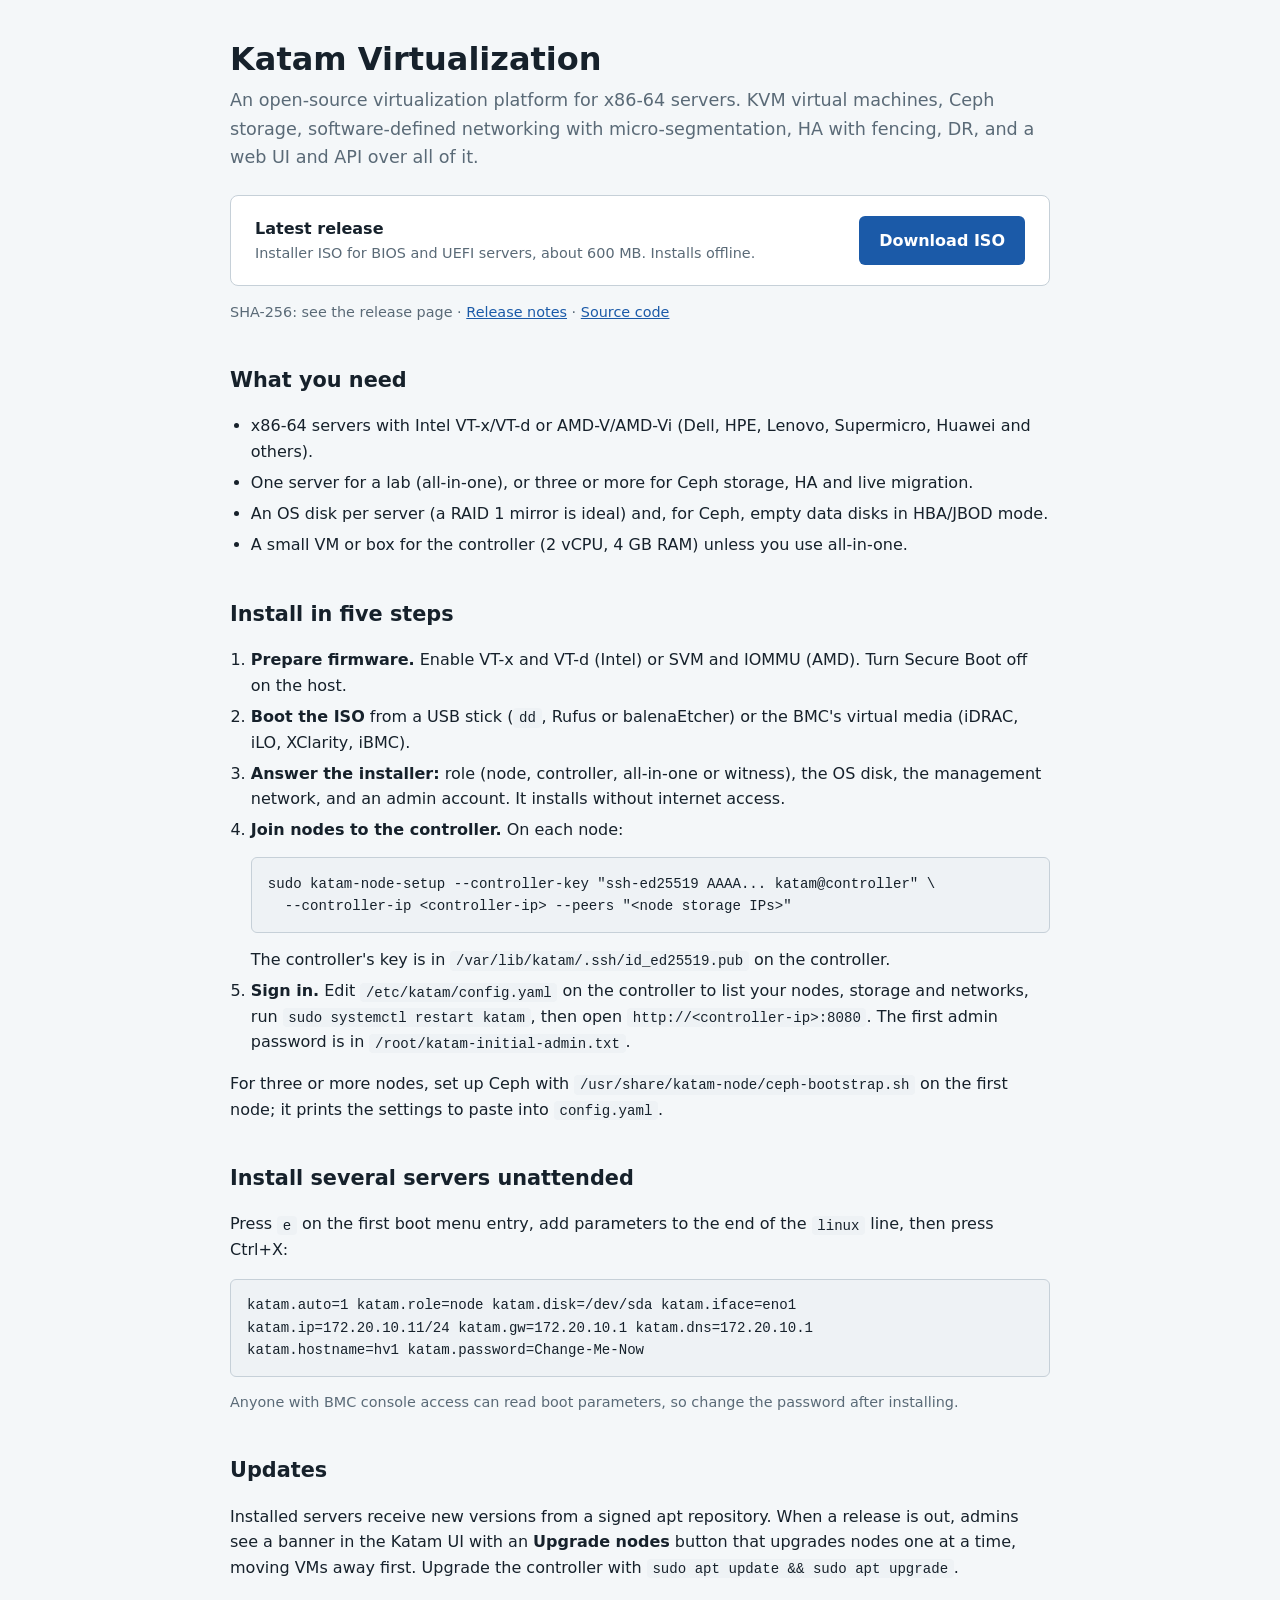
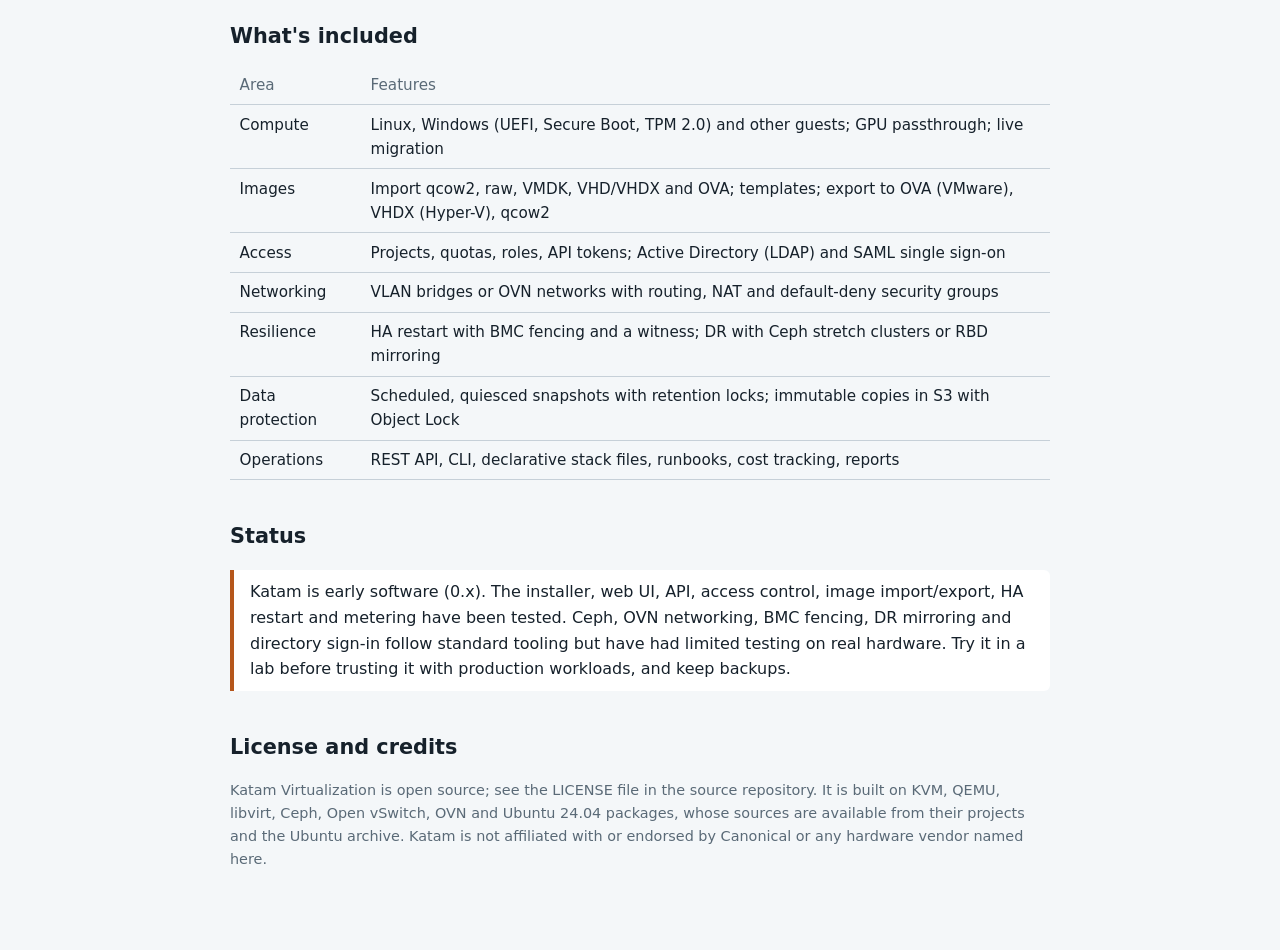
==== website/download.html @ 551caaa8 "Katam Virtualization 0.4.0" ====
<!doctype html>
<html lang="en">
<head>
<meta charset="utf-8">
<meta name="viewport" content="width=device-width, initial-scale=1">
<title>Download Katam Virtualization</title>
<meta name="description" content="Katam Virtualization: an open-source virtualization platform for x86-64 servers, built on KVM, Ceph and OVN. Download the installer ISO.">
<style>
  :root { --ink:#16212B; --muted:#5A6A77; --line:#C6D0D8; --bg:#F4F7F9; --panel:#FFFFFF; --accent:#1B5AA8; --code:#EEF2F5; --btn-ink:#FFFFFF; }
  @media (prefers-color-scheme: dark) { :root { --ink:#E6EDF2; --muted:#9AA9B5; --line:#2E3B46; --bg:#121A21; --panel:#18222B; --accent:#6EA8F0; --code:#1E2A34; --btn-ink:#0B1520; } }
  * { box-sizing: border-box; }
  body { margin:0; font:16px/1.6 system-ui,-apple-system,"Segoe UI",sans-serif; color:var(--ink); background:var(--bg); }
  main { max-width: 860px; margin: 0 auto; padding: 2.5rem 1.25rem 4rem; }
  h1 { font-size: 2rem; line-height: 1.2; margin: 0 0 .5rem; }
  h2 { font-size: 1.3rem; margin: 2.5rem 0 .75rem; }
  p.lead { color: var(--muted); font-size: 1.1rem; margin: 0 0 1.5rem; }
  .card { background: var(--panel); border: 1px solid var(--line); border-radius: 8px; padding: 1.25rem 1.5rem; }
  .dl { display:flex; flex-wrap:wrap; gap:1rem; align-items:center; justify-content:space-between; }
  a { color: var(--accent); }
  .btn { display:inline-block; background:var(--accent); color:var(--btn-ink); text-decoration:none; font-weight:600; padding:.75rem 1.25rem; border-radius:6px; }
  .meta { color: var(--muted); font-size: .9rem; }
  code, pre { font-family: ui-monospace,SFMono-Regular,Menlo,Consolas,monospace; font-size: .88rem; }
  code { background: var(--code); padding: .1rem .35rem; border-radius: 4px; }
  pre { background: var(--code); border: 1px solid var(--line); border-radius: 6px; padding: .9rem 1rem; overflow-x: auto; }
  .sha { word-break: break-all; }
  ol, ul { padding-left: 1.3rem; } li { margin: .35rem 0; }
  table { width:100%; border-collapse: collapse; font-size: .95rem; }
  th, td { text-align:left; padding:.45rem .6rem; border-bottom:1px solid var(--line); vertical-align: top; }
  th { color: var(--muted); font-weight: 500; }
  .note { border-left: 4px solid #B5561B; padding: .6rem 1rem; background: var(--panel); border-radius: 0 6px 6px 0; }
  .tablewrap { overflow-x: auto; }
</style>
</head>
<body>
<main>
  <h1>Katam Virtualization</h1>
  <p class="lead">An open-source virtualization platform for x86-64 servers. KVM virtual machines, Ceph storage, software-defined networking with micro-segmentation, HA with fencing, DR, and a web UI and API over all of it.</p>

  <div class="card dl">
    <div>
      <strong id="ver">Latest release</strong>
      <div class="meta" id="rel">Installer ISO for BIOS and UEFI servers, about 600 MB. Installs offline.</div>
    </div>
    <a class="btn" id="iso" href="https://github.com/RaymondKatam/katam/releases/latest">Download ISO</a>
  </div>
  <p class="meta">SHA-256: <span class="sha" id="sha">see the release page</span> · <a id="notes" href="https://github.com/RaymondKatam/katam/releases/latest">Release notes</a> · <a href="https://github.com/RaymondKatam/katam">Source code</a></p>

  <h2>What you need</h2>
  <ul>
    <li>x86-64 servers with Intel VT-x/VT-d or AMD-V/AMD-Vi (Dell, HPE, Lenovo, Supermicro, Huawei and others).</li>
    <li>One server for a lab (all-in-one), or three or more for Ceph storage, HA and live migration.</li>
    <li>An OS disk per server (a RAID 1 mirror is ideal) and, for Ceph, empty data disks in HBA/JBOD mode.</li>
    <li>A small VM or box for the controller (2 vCPU, 4 GB RAM) unless you use all-in-one.</li>
  </ul>

  <h2>Install in five steps</h2>
  <ol>
    <li><strong>Prepare firmware.</strong> Enable VT-x and VT-d (Intel) or SVM and IOMMU (AMD). Turn Secure Boot off on the host.</li>
    <li><strong>Boot the ISO</strong> from a USB stick (<code>dd</code>, Rufus or balenaEtcher) or the BMC's virtual media (iDRAC, iLO, XClarity, iBMC).</li>
    <li><strong>Answer the installer:</strong> role (node, controller, all-in-one or witness), the OS disk, the management network, and an admin account. It installs without internet access.</li>
    <li><strong>Join nodes to the controller.</strong> On each node:
      <pre>sudo katam-node-setup --controller-key "ssh-ed25519 AAAA... katam@controller" \
  --controller-ip &lt;controller-ip&gt; --peers "&lt;node storage IPs&gt;"</pre>
      The controller's key is in <code>/var/lib/katam/.ssh/id_ed25519.pub</code> on the controller.</li>
    <li><strong>Sign in.</strong> Edit <code>/etc/katam/config.yaml</code> on the controller to list your nodes, storage and networks, run <code>sudo systemctl restart katam</code>, then open <code>http://&lt;controller-ip&gt;:8080</code>. The first admin password is in <code>/root/katam-initial-admin.txt</code>.</li>
  </ol>
  <p>For three or more nodes, set up Ceph with <code>/usr/share/katam-node/ceph-bootstrap.sh</code> on the first node; it prints the settings to paste into <code>config.yaml</code>.</p>

  <h2>Install several servers unattended</h2>
  <p>Press <code>e</code> on the first boot menu entry, add parameters to the end of the <code>linux</code> line, then press Ctrl+X:</p>
  <pre>katam.auto=1 katam.role=node katam.disk=/dev/sda katam.iface=eno1
katam.ip=172.20.10.11/24 katam.gw=172.20.10.1 katam.dns=172.20.10.1
katam.hostname=hv1 katam.password=Change-Me-Now</pre>
  <p class="meta">Anyone with BMC console access can read boot parameters, so change the password after installing.</p>

  <h2>Updates</h2>
  <p>Installed servers receive new versions from a signed apt repository. When a release is out, admins see a banner in the Katam UI with an <strong>Upgrade nodes</strong> button that upgrades nodes one at a time, moving VMs away first. Upgrade the controller with <code>sudo apt update &amp;&amp; sudo apt upgrade</code>.</p>

  <h2>What's included</h2>
  <div class="tablewrap"><table>
    <tr><th>Area</th><th>Features</th></tr>
    <tr><td>Compute</td><td>Linux, Windows (UEFI, Secure Boot, TPM 2.0) and other guests; GPU passthrough; live migration</td></tr>
    <tr><td>Images</td><td>Import qcow2, raw, VMDK, VHD/VHDX and OVA; templates; export to OVA (VMware), VHDX (Hyper-V), qcow2</td></tr>
    <tr><td>Access</td><td>Projects, quotas, roles, API tokens; Active Directory (LDAP) and SAML single sign-on</td></tr>
    <tr><td>Networking</td><td>VLAN bridges or OVN networks with routing, NAT and default-deny security groups</td></tr>
    <tr><td>Resilience</td><td>HA restart with BMC fencing and a witness; DR with Ceph stretch clusters or RBD mirroring</td></tr>
    <tr><td>Data protection</td><td>Scheduled, quiesced snapshots with retention locks; immutable copies in S3 with Object Lock</td></tr>
    <tr><td>Operations</td><td>REST API, CLI, declarative stack files, runbooks, cost tracking, reports</td></tr>
  </table></div>

  <h2>Status</h2>
  <p class="note">Katam is early software (0.x). The installer, web UI, API, access control, image import/export, HA restart and metering have been tested. Ceph, OVN networking, BMC fencing, DR mirroring and directory sign-in follow standard tooling but have had limited testing on real hardware. Try it in a lab before trusting it with production workloads, and keep backups.</p>

  <h2>License and credits</h2>
  <p class="meta">Katam Virtualization is open source; see the LICENSE file in the source repository. It is built on KVM, QEMU, libvirt, Ceph, Open vSwitch, OVN and Ubuntu 24.04 packages, whose sources are available from their projects and the Ubuntu archive. Katam is not affiliated with or endorsed by Canonical or any hardware vendor named here.</p>
</main>

<script>
  // Point this at your GitHub Pages feed. The page still works with the static links above if it can't load.
  const FEED = "https://RaymondKatam.github.io/katam/releases.json";
  fetch(FEED).then(r => r.ok ? r.json() : Promise.reject()).then(f => {
    const r = (f.channels && f.channels.stable || [])[0];
    if (!r) return;
    document.getElementById("ver").textContent = `Katam Virtualization ${r.version}`;
    document.getElementById("rel").textContent = `Released ${r.released}. Installer ISO for BIOS and UEFI servers, about 600 MB. Installs offline.`;
    if (r.iso) document.getElementById("iso").href = r.iso;
    if (r.sha256) document.getElementById("sha").textContent = r.sha256;
    if (r.notes) document.getElementById("notes").href = r.notes;
  }).catch(() => {});
</script>
</body>
</html>
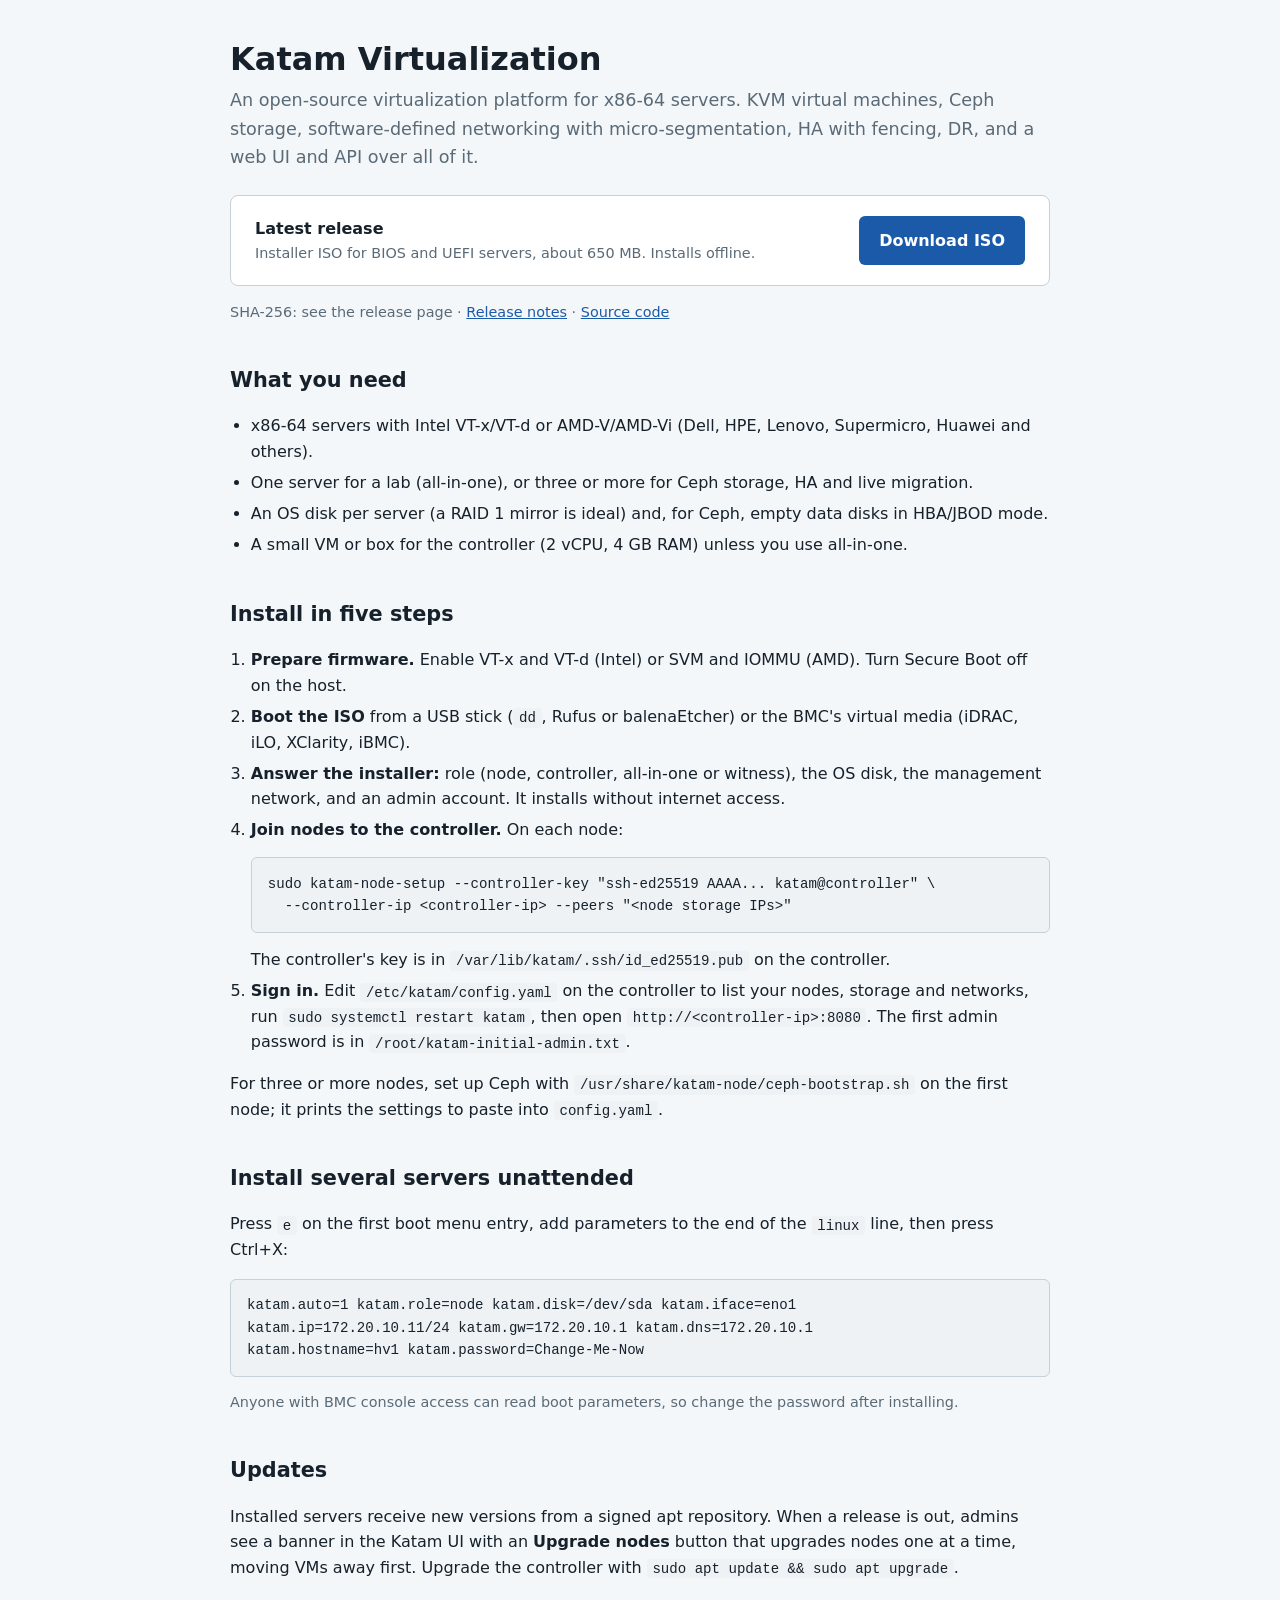
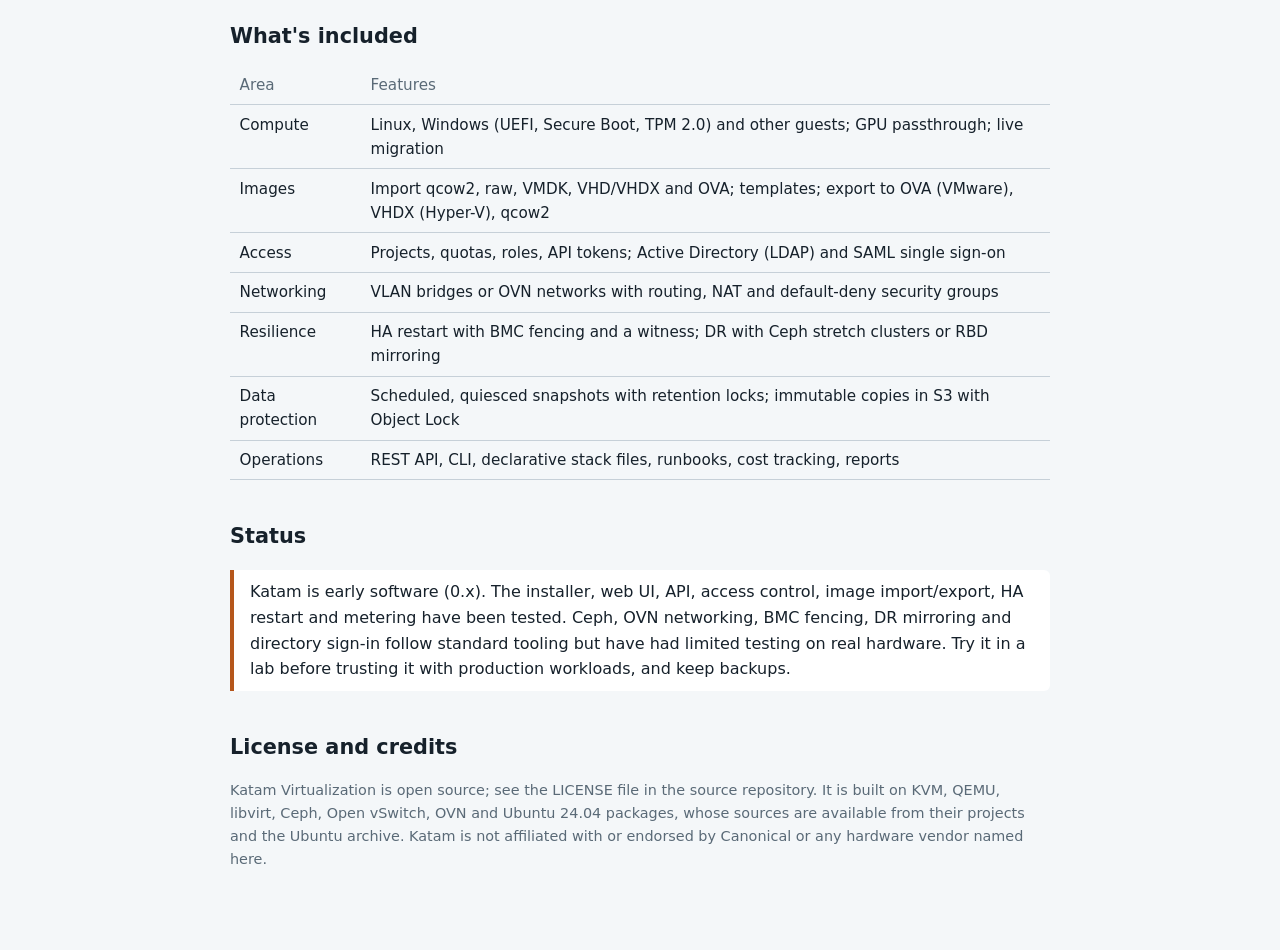
==== commit ec8f6a17: "Katam Virtualization 0.5.0: leader election, witness tie-breaker, Grafana, GitOps runbooks" ====
--- a/website/download.html
+++ b/website/download.html
@@ -39,7 +39,7 @@
   <div class="card dl">
     <div>
       <strong id="ver">Latest release</strong>
-      <div class="meta" id="rel">Installer ISO for BIOS and UEFI servers, about 600 MB. Installs offline.</div>
+      <div class="meta" id="rel">Installer ISO for BIOS and UEFI servers, about 650 MB. Installs offline.</div>
     </div>
     <a class="btn" id="iso" href="https://github.com/RaymondKatam/katam/releases/latest">Download ISO</a>
   </div>
@@ -102,7 +102,7 @@
     const r = (f.channels && f.channels.stable || [])[0];
     if (!r) return;
     document.getElementById("ver").textContent = `Katam Virtualization ${r.version}`;
-    document.getElementById("rel").textContent = `Released ${r.released}. Installer ISO for BIOS and UEFI servers, about 600 MB. Installs offline.`;
+    document.getElementById("rel").textContent = `Released ${r.released}. Installer ISO for BIOS and UEFI servers, about 650 MB. Installs offline.`;
     if (r.iso) document.getElementById("iso").href = r.iso;
     if (r.sha256) document.getElementById("sha").textContent = r.sha256;
     if (r.notes) document.getElementById("notes").href = r.notes;
